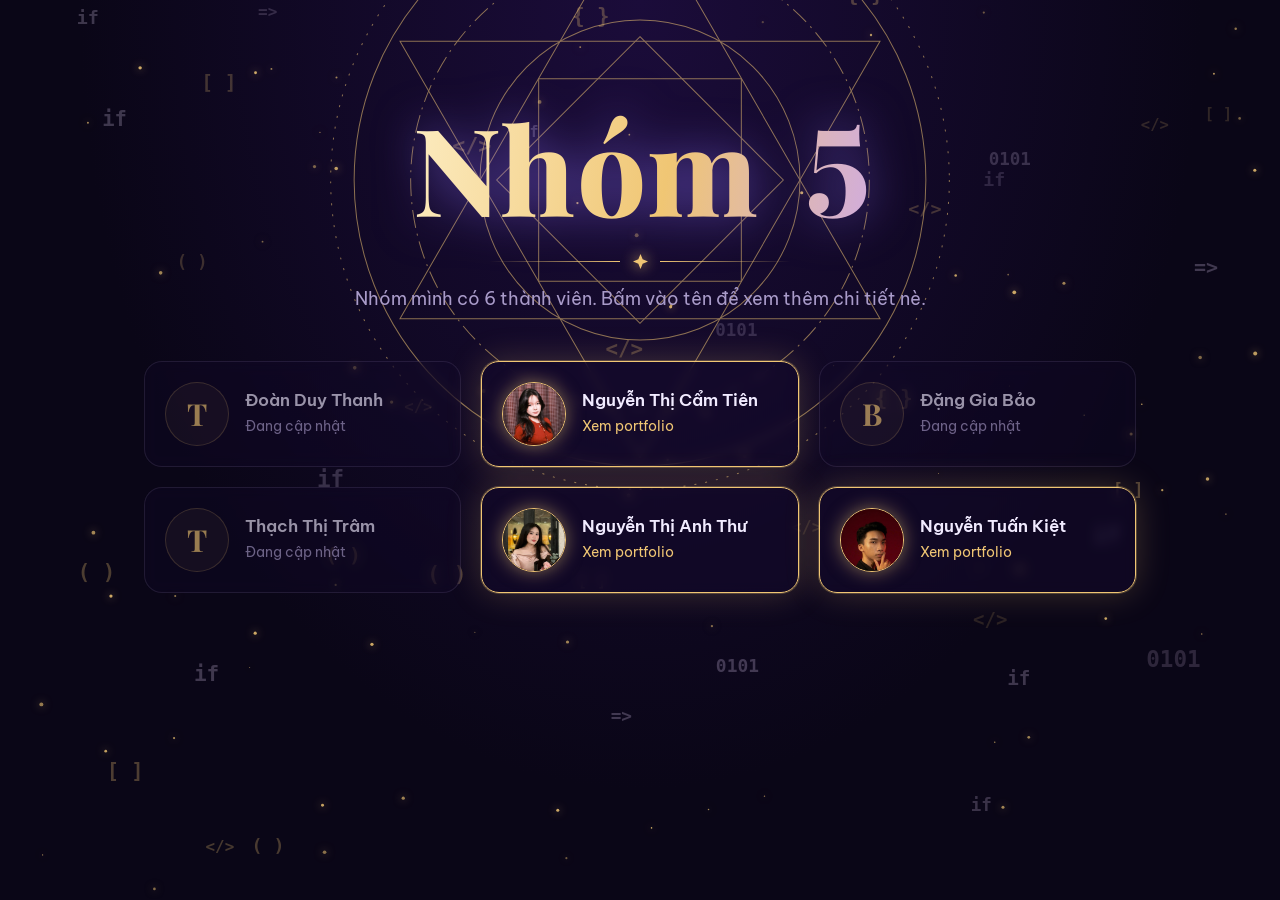
==== index.html @ f7b83620 "Them trang portfolio ca nhan va anh cua Nguyen Tuan Kiet" ====
<!DOCTYPE html>
<html lang="vi">
<head>
<meta charset="utf-8">
<meta name="viewport" content="width=device-width, initial-scale=1">
<title>Nhóm 5 – Portfolio</title>
<meta name="description" content="Nhóm 5: portfolio của sáu thành viên trong nhóm. Chọn một thành viên để xem.">
<link rel="preconnect" href="https://fonts.googleapis.com">
<link rel="preconnect" href="https://fonts.gstatic.com" crossorigin>
<link href="https://fonts.googleapis.com/css2?family=Be+Vietnam+Pro:wght@400;500;600&family=Playfair+Display:ital,wght@0,600;0,700;0,800;1,600;1,700&display=swap" rel="stylesheet">
<link rel="stylesheet" href="assets/team.css">
</head>
<body data-view="team">
<canvas id="magic" data-mode="team"></canvas>

<div id="view-team">
  <main class="tm">
    <div class="thero">
      <svg class="circle" viewBox="0 0 600 600" aria-hidden="true">
        <g><circle cx="300" cy="300" r="290" stroke-dasharray="2 9"/><circle cx="300" cy="300" r="268"/>
           <polygon points="300,40 525,430 75,430"/><polygon points="300,560 75,170 525,170"/></g>
        <g class="rev"><circle cx="300" cy="300" r="215" stroke-dasharray="18 6 2 6"/><circle cx="300" cy="300" r="150"/>
           <rect x="205" y="205" width="190" height="190"/><rect x="205" y="205" width="190" height="190" transform="rotate(45 300 300)"/></g>
      </svg>
      <h1><i>Nhóm</i> 5</h1>
      <div class="orn" aria-hidden="true"><svg viewBox="0 0 14 14"><path d="M7 0l2 5 5 2-5 2-2 5-2-5-5-2 5-2z"/></svg></div>
      <p>Nhóm mình có 6 thành viên. Bấm vào tên để xem thêm chi tiết nè.</p>
    </div>
    <ul class="grid" id="grid"></ul>
  </main>
</div>

<script src="assets/magic.js"></script>
<script>
/* ============================================================
   DANH SÁCH THÀNH VIÊN. Khi một bạn đã tải trang của mình lên,
   đổi  ready: false  thành  ready: true  ở dòng của bạn đó.
   - file:  tên file trong thư mục members (không cần ghi .html)
   - photo: đường dẫn ảnh, ví dụ "assets/thanh.jpg" (để "" thì hiện chữ cái đầu)
   ============================================================ */
var MEMBERS = [
  { name: "Đoàn Duy Thanh",      file: "thanh", ready: false, photo: "" },
  { name: "Nguyễn Thị Cẩm Tiên", file: "tien",  ready: true,  photo: "assets/tien.jpg" },
  { name: "Đặng Gia Bảo",        file: "bao",   ready: false, photo: "" },
  { name: "Thạch Thị Trâm",      file: "tram",  ready: false, photo: "" },
  { name: "Nguyễn Thị Anh Thư",  file: "thu",   ready: true,  photo: "assets/thu.jpg" },
  { name: "Nguyễn Tuấn Kiệt",    file: "kiet",  ready: true, photo: "assets/kiet.jpg" }
];

(function () {
  var grid = document.getElementById("grid");
  var reduce = matchMedia("(prefers-reduced-motion: reduce)").matches;

  MEMBERS.forEach(function (m) {
    var li = document.createElement("li");
    var initial = m.name.trim().split(/\s+/).pop().charAt(0).toUpperCase();
    var av = m.photo ? '<img src="' + m.photo + '" alt="Ảnh ' + m.name + '">' : initial;
    var inner = '<span class="av">' + av + '</span><span><b>' + m.name + '</b><small>' + (m.ready ? "Xem portfolio" : "Đang cập nhật") + "</small></span>";
    li.innerHTML = m.ready
      ? '<a class="card on" href="members/' + m.file + '.html" data-magic>' + inner + "</a>"
      : '<div class="card off">' + inner + "</div>";
    grid.appendChild(li);
  });

  /* Bấm vào thẻ: vòng sáng lan ra rồi mới chuyển trang */
  grid.addEventListener("click", function (e) {
    var a = e.target.closest("a[data-magic]");
    if (!a || reduce || e.metaKey || e.ctrlKey || e.shiftKey) return;
    e.preventDefault();
    var r = a.getBoundingClientRect(), p = document.createElement("div");
    p.className = "portal";
    p.style.setProperty("--x", (r.left + r.width / 2) + "px");
    p.style.setProperty("--y", (r.top + r.height / 2) + "px");
    document.body.appendChild(p);
    requestAnimationFrame(function () { requestAnimationFrame(function () { p.classList.add("go"); }); });
    setTimeout(function () { location.href = a.href; }, 720);
  });
  addEventListener("pageshow", function () { document.querySelectorAll(".portal").forEach(function (p) { p.remove(); }); });
})();
</script>
</body>
</html>
---- assets/team.css ----
/* Giao diện trang chủ Nhóm 5 (index.html) */

:root {
  --display: "Playfair Display", "Be Vietnam Pro", Georgia, serif;
  --body: "Be Vietnam Pro", system-ui, -apple-system, "Segoe UI", sans-serif;
  --mono: ui-monospace, "SF Mono", Menlo, Consolas, monospace;
}
* { box-sizing: border-box; }
[hidden] { display: none !important; }
html { scroll-behavior: smooth; }
body { margin: 0; font: 400 1.0625rem/1.75 var(--body); -webkit-font-smoothing: antialiased; overflow-x: hidden; }
a { color: inherit; }
#magic { position: fixed; inset: 0; z-index: 0; pointer-events: none; }
#view-team, #view-tien { position: relative; z-index: 1; min-height: 100vh; }

/* ============ TRANG CHÍNH: NHÓM SÁU NGƯỜI ============ */
body[data-view="team"] { background: radial-gradient(ellipse at 50% 0%, #1b0c3a 0%, #0a0617 62%) fixed; }
#view-team { --muted: #a99bc9; --gold: #f0c674; --ink: #f1ebff; color: var(--ink); line-height: 1.6; font-size: 1rem; }
#view-team :focus-visible { outline: 3px solid var(--gold); outline-offset: 4px; border-radius: 12px; }
.tm { max-width: 1040px; margin: 0 auto; padding: 0 1.5rem 4rem; }
.thero { position: relative; text-align: center; padding: 5.5rem 0 3rem; min-height: 21rem; display: grid; place-content: center; }
.circle { position: absolute; left: 50%; top: 50%; width: min(96vw, 640px); aspect-ratio: 1; translate: -50% -50%; opacity: .55; pointer-events: none; }
.circle g { transform-origin: 300px 300px; animation: spin 90s linear infinite; }
.circle g.rev { animation-duration: 140s; animation-direction: reverse; }
.circle * { fill: none; stroke: var(--gold); stroke-width: 1; vector-effect: non-scaling-stroke; }
@keyframes spin { to { transform: rotate(360deg); } }
.thero h1 { position: relative; margin: 0 0 .1rem; padding: .12em .06em .14em; font: 800 clamp(3.6rem, 13vw, 7.6rem)/1.05 var(--display); font-variant-numeric: lining-nums; font-feature-settings: "lnum" 1; letter-spacing: .01em;
  background: linear-gradient(100deg, #fff4d1 0%, #f0c674 28%, #c7a4ff 52%, #f0c674 76%, #fff4d1 100%); background-size: 200% 100%;
  -webkit-background-clip: text; background-clip: text; color: transparent; animation: shimmer 9s linear infinite; filter: drop-shadow(0 0 24px rgba(139,108,246,.6)); }
.thero h1 i { font-style: normal; font-weight: 800; padding: 0 .04em; margin-right: .1em; }
@keyframes shimmer { to { background-position: 200% 0; } }
.orn { position: relative; display: flex; align-items: center; justify-content: center; gap: .8rem; margin: .3rem 0 1rem; }
.orn::before, .orn::after { content: ""; width: min(22vw, 130px); height: 1px; background: linear-gradient(90deg, transparent, #f0c674); }
.orn::after { transform: scaleX(-1); }
.orn svg { width: 15px; height: 15px; fill: #f0c674; filter: drop-shadow(0 0 7px #f0c674); }
.thero p { position: relative; margin: 0; color: var(--muted); font-size: 1.1rem; }
.grid { display: grid; grid-template-columns: repeat(3, 1fr); gap: 1.25rem; list-style: none; margin: 0; padding: 0; }
.card { display: flex; align-items: center; gap: 1rem; padding: 1.25rem; height: 100%; width: 100%; font: inherit; text-align: left; color: inherit; border: 1px solid rgba(169,155,201,.22); border-radius: 18px; text-decoration: none; background: rgba(20,10,44,.55); backdrop-filter: blur(6px); transition: transform .25s, border-color .25s, box-shadow .25s; }
.av { flex: none; width: 64px; height: 64px; border-radius: 50%; display: grid; place-items: center; font: 700 1.9rem/1 var(--display); color: var(--gold); border: 1px solid rgba(240,198,116,.28); background: rgba(240,198,116,.07); overflow: hidden; }
.av img { width: 100%; height: 100%; object-fit: cover; object-position: 50% 18%; }
.card b { display: block; font: 600 1.08rem/1.35 var(--body); }
.card small { color: var(--muted); font-size: .88rem; }
.card.on { border-color: var(--gold); box-shadow: 0 0 0 1px rgba(240,198,116,.25), 0 0 34px rgba(240,198,116,.22); cursor: pointer; }
.card.on .av { border-color: var(--gold); box-shadow: 0 0 18px rgba(240,198,116,.5); }
.card.on small { color: var(--gold); }
.card.on:hover { transform: translateY(-6px); box-shadow: 0 0 0 1px var(--gold), 0 14px 44px rgba(240,198,116,.35); }
.card.off { opacity: .62; }
.portal { position: fixed; inset: 0; z-index: 20; background: #1d0a10; clip-path: circle(0 at var(--x) var(--y)); transition: clip-path .7s cubic-bezier(.6,0,.2,1), opacity .6s; pointer-events: none; }
.portal.go { clip-path: circle(150vmax at var(--x) var(--y)); }
.portal.out { opacity: 0; }

@media (max-width: 860px) { .grid { grid-template-columns: repeat(2, 1fr); } }
@media (max-width: 800px) {
  .hero .wrap, .cols, .projects { grid-template-columns: 1fr; gap: 2rem; }
  .hero { padding-bottom: 3rem; } .portrait { order: -1; width: min(78%, 300px); } .reach { grid-template-columns: 1fr; }
}
@media (max-width: 540px) { .grid { grid-template-columns: 1fr; } .thero { padding-top: 3.5rem; } }
@media (prefers-reduced-motion: reduce) {
  html { scroll-behavior: auto; } .circle g, .orb { animation: none; }
  .hero h1, .role, .lead, .btns { animation: none; } .portal, .card, .rc { transition: none; } .thero h1 { animation: none; } .lens { display: none !important; }
}
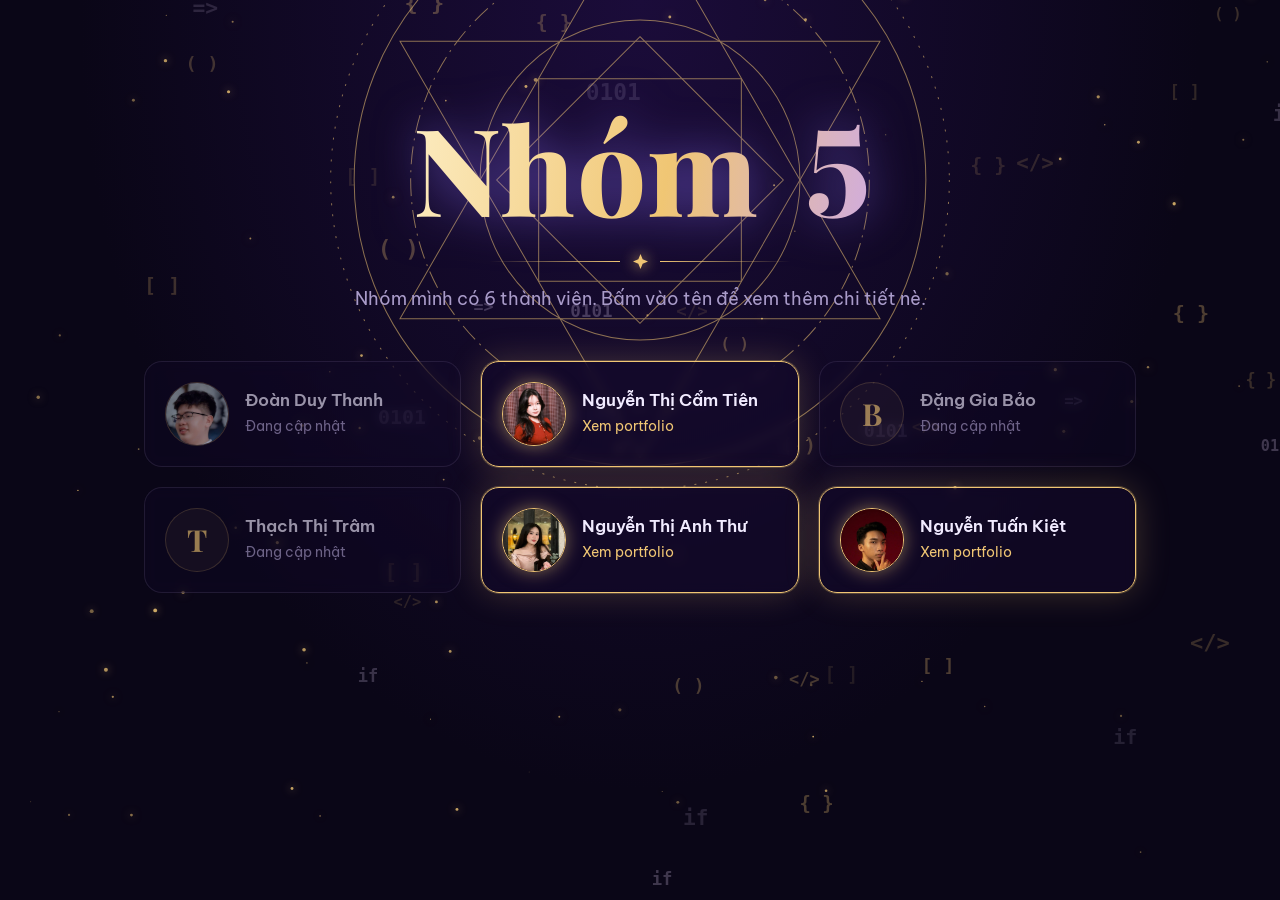
==== commit 30df6f20: "Add photo path for Đoàn Duy Thanh in MEMBERS" ====
--- a/index.html
+++ b/index.html
@@ -39,7 +39,7 @@
    - photo: đường dẫn ảnh, ví dụ "assets/thanh.jpg" (để "" thì hiện chữ cái đầu)
    ============================================================ */
 var MEMBERS = [
-  { name: "Đoàn Duy Thanh",      file: "thanh", ready: false, photo: "" },
+  { name: "Đoàn Duy Thanh",      file: "thanh", ready: false, photo: "assets/thanh.jpg" },
   { name: "Nguyễn Thị Cẩm Tiên", file: "tien",  ready: true,  photo: "assets/tien.jpg" },
   { name: "Đặng Gia Bảo",        file: "bao",   ready: false, photo: "" },
   { name: "Thạch Thị Trâm",      file: "tram",  ready: false, photo: "" },
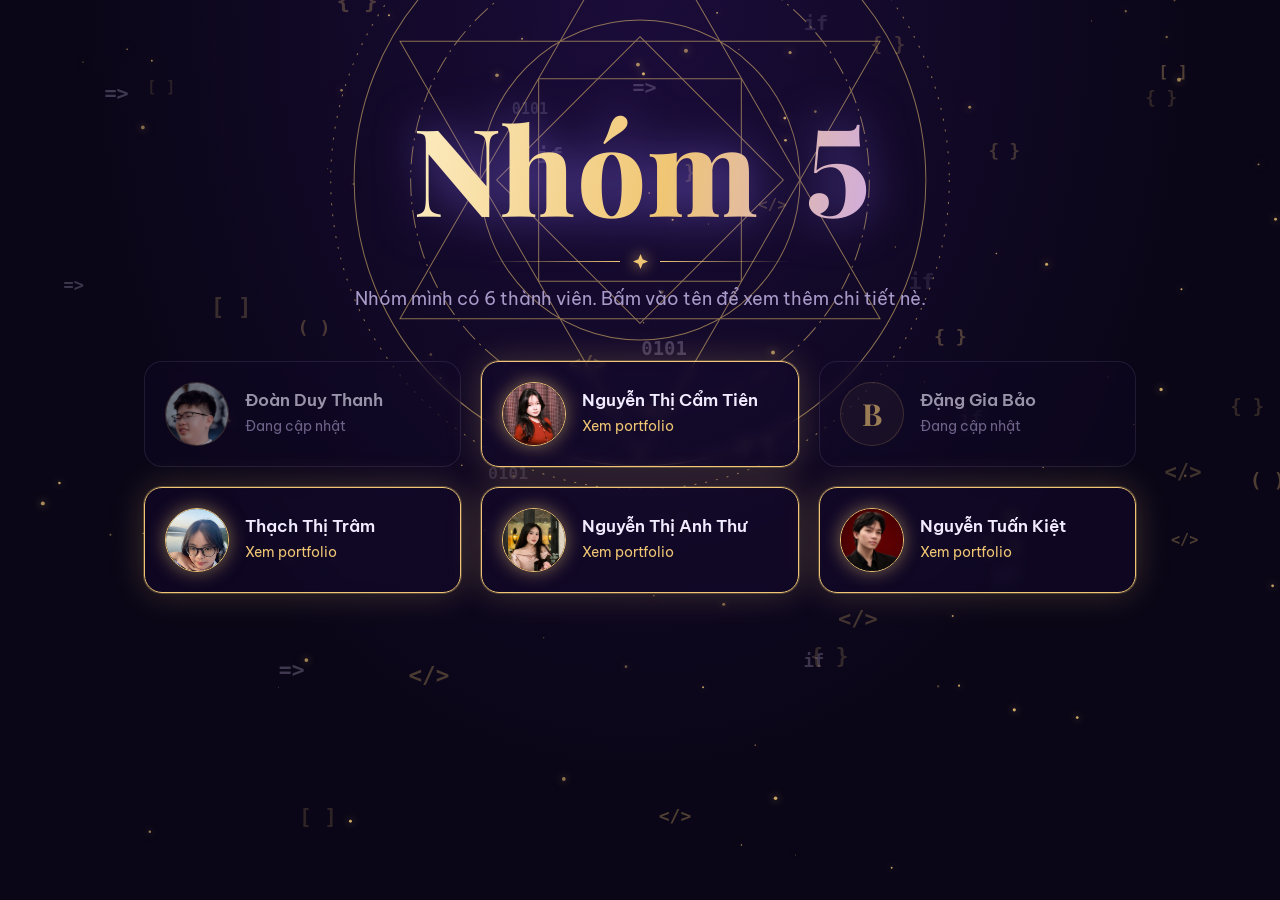
==== commit aa6bd634: "Add files via upload" ====
--- a/index.html
+++ b/index.html
@@ -42,7 +42,7 @@
   { name: "Đoàn Duy Thanh",      file: "thanh", ready: false, photo: "assets/thanh.jpg" },
   { name: "Nguyễn Thị Cẩm Tiên", file: "tien",  ready: true,  photo: "assets/tien.jpg" },
   { name: "Đặng Gia Bảo",        file: "bao",   ready: false, photo: "" },
-  { name: "Thạch Thị Trâm",      file: "tram",  ready: false, photo: "" },
+  { name: "Thạch Thị Trâm", file: "tram/tram", ready: true, photo: "assets/tram.jpg" },
   { name: "Nguyễn Thị Anh Thư",  file: "thu",   ready: true,  photo: "assets/thu.jpg" },
   { name: "Nguyễn Tuấn Kiệt",    file: "kiet",  ready: true, photo: "assets/kiet.jpg" }
 ];
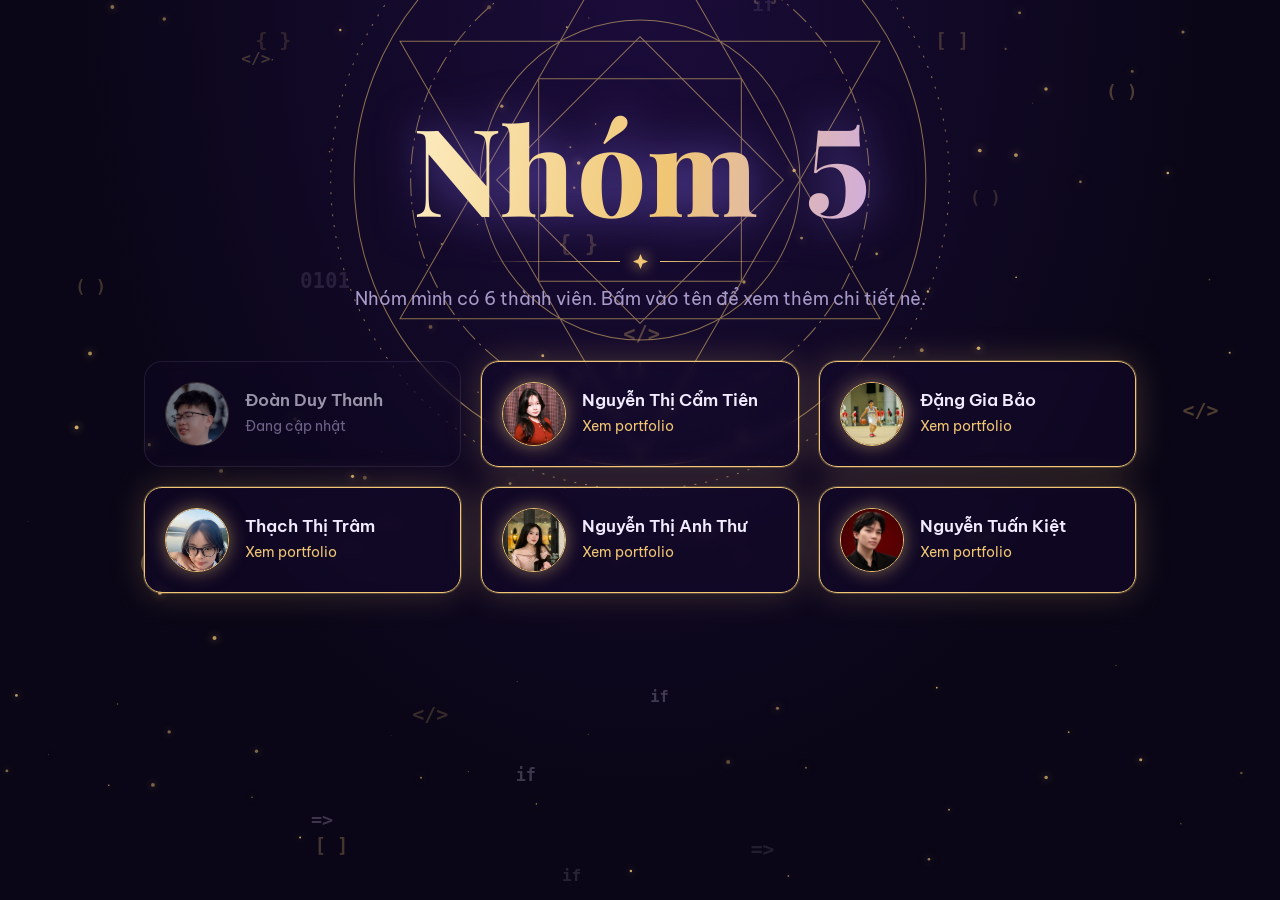
==== commit 6f3816a7: "Update index.html" ====
--- a/index.html
+++ b/index.html
@@ -41,7 +41,7 @@
 var MEMBERS = [
   { name: "Đoàn Duy Thanh",      file: "thanh", ready: false, photo: "assets/thanh.jpg" },
   { name: "Nguyễn Thị Cẩm Tiên", file: "tien",  ready: true,  photo: "assets/tien.jpg" },
-  { name: "Đặng Gia Bảo",        file: "bao",   ready: false, photo: "" },
+  { name: "Đặng Gia Bảo", file: "bao", ready: true, photo: "assets/bao.jpg" },
   { name: "Thạch Thị Trâm", file: "tram/tram", ready: true, photo: "assets/tram.jpg" },
   { name: "Nguyễn Thị Anh Thư",  file: "thu",   ready: true,  photo: "assets/thu.jpg" },
   { name: "Nguyễn Tuấn Kiệt",    file: "kiet",  ready: true, photo: "assets/kiet.jpg" }
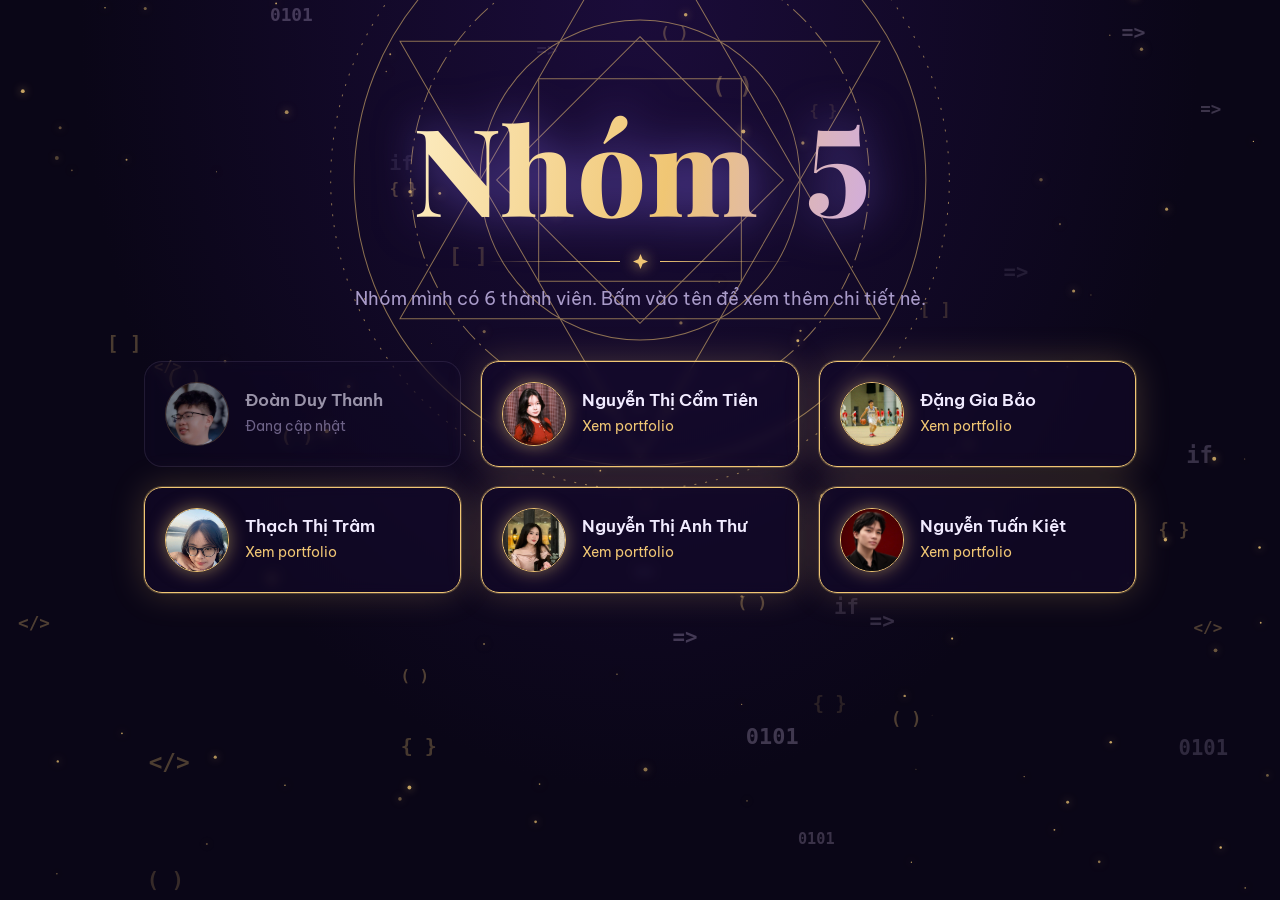
==== commit dfe25054: "Update index.html" ====
--- a/index.html
+++ b/index.html
@@ -41,7 +41,7 @@
 var MEMBERS = [
   { name: "Đoàn Duy Thanh",      file: "thanh", ready: false, photo: "assets/thanh.jpg" },
   { name: "Nguyễn Thị Cẩm Tiên", file: "tien",  ready: true,  photo: "assets/tien.jpg" },
-  { name: "Đặng Gia Bảo", file: "bao", ready: true, photo: "assets/bao.jpg" },
+  { name: "Đặng Gia Bảo", file: "bao/bao", ready: true, photo: "assets/bao.jpg" },
   { name: "Thạch Thị Trâm", file: "tram/tram", ready: true, photo: "assets/tram.jpg" },
   { name: "Nguyễn Thị Anh Thư",  file: "thu",   ready: true,  photo: "assets/thu.jpg" },
   { name: "Nguyễn Tuấn Kiệt",    file: "kiet",  ready: true, photo: "assets/kiet.jpg" }
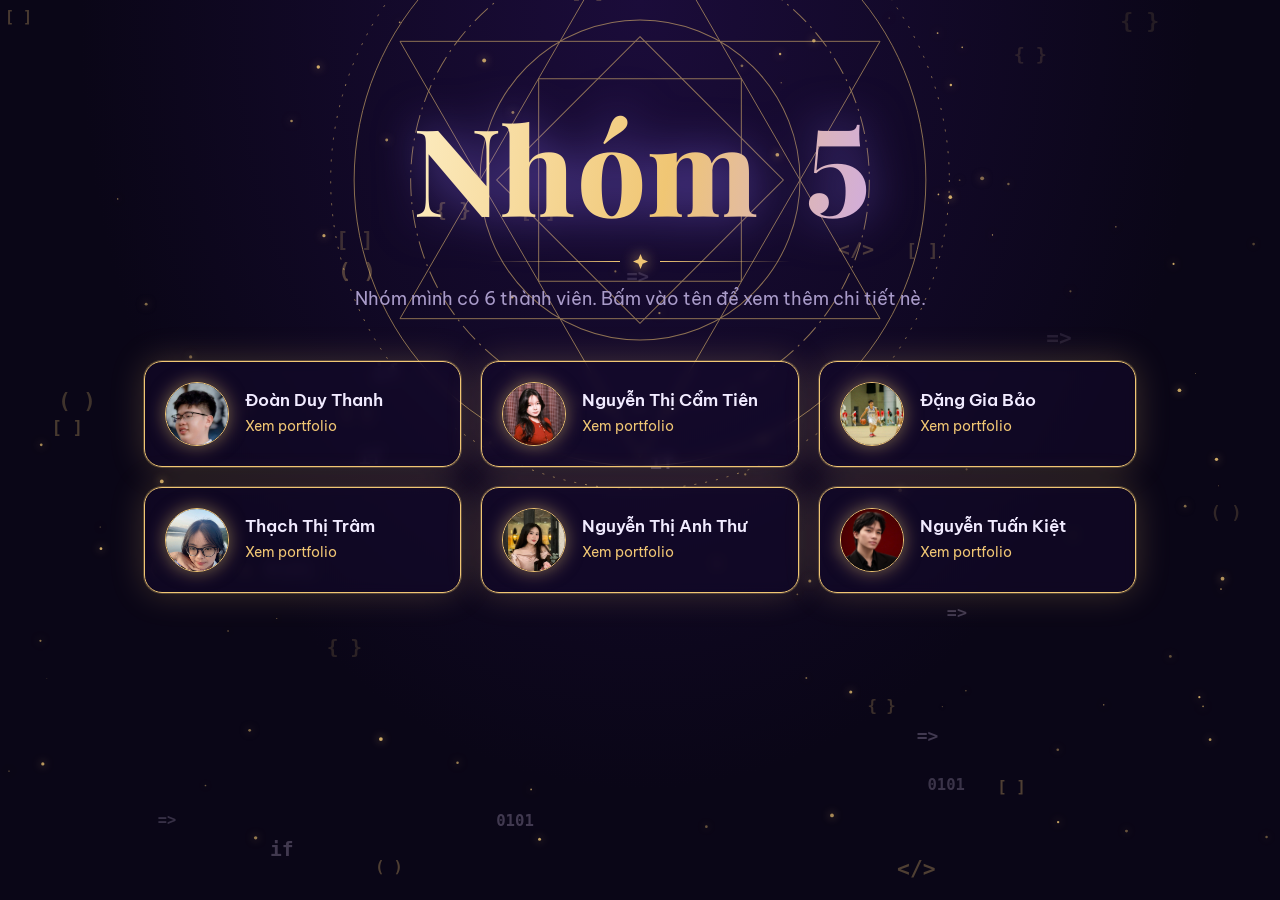
==== commit 4a60d2a9: "Update readiness status for Đoàn Duy Thanh" ====
--- a/index.html
+++ b/index.html
@@ -39,7 +39,7 @@
    - photo: đường dẫn ảnh, ví dụ "assets/thanh.jpg" (để "" thì hiện chữ cái đầu)
    ============================================================ */
 var MEMBERS = [
-  { name: "Đoàn Duy Thanh",      file: "thanh", ready: false, photo: "assets/thanh.jpg" },
+  { name: "Đoàn Duy Thanh",      file: "thanh", ready: true, photo: "assets/thanh.jpg" },
   { name: "Nguyễn Thị Cẩm Tiên", file: "tien",  ready: true,  photo: "assets/tien.jpg" },
   { name: "Đặng Gia Bảo", file: "bao/bao", ready: true, photo: "assets/bao.jpg" },
   { name: "Thạch Thị Trâm", file: "tram/tram", ready: true, photo: "assets/tram.jpg" },
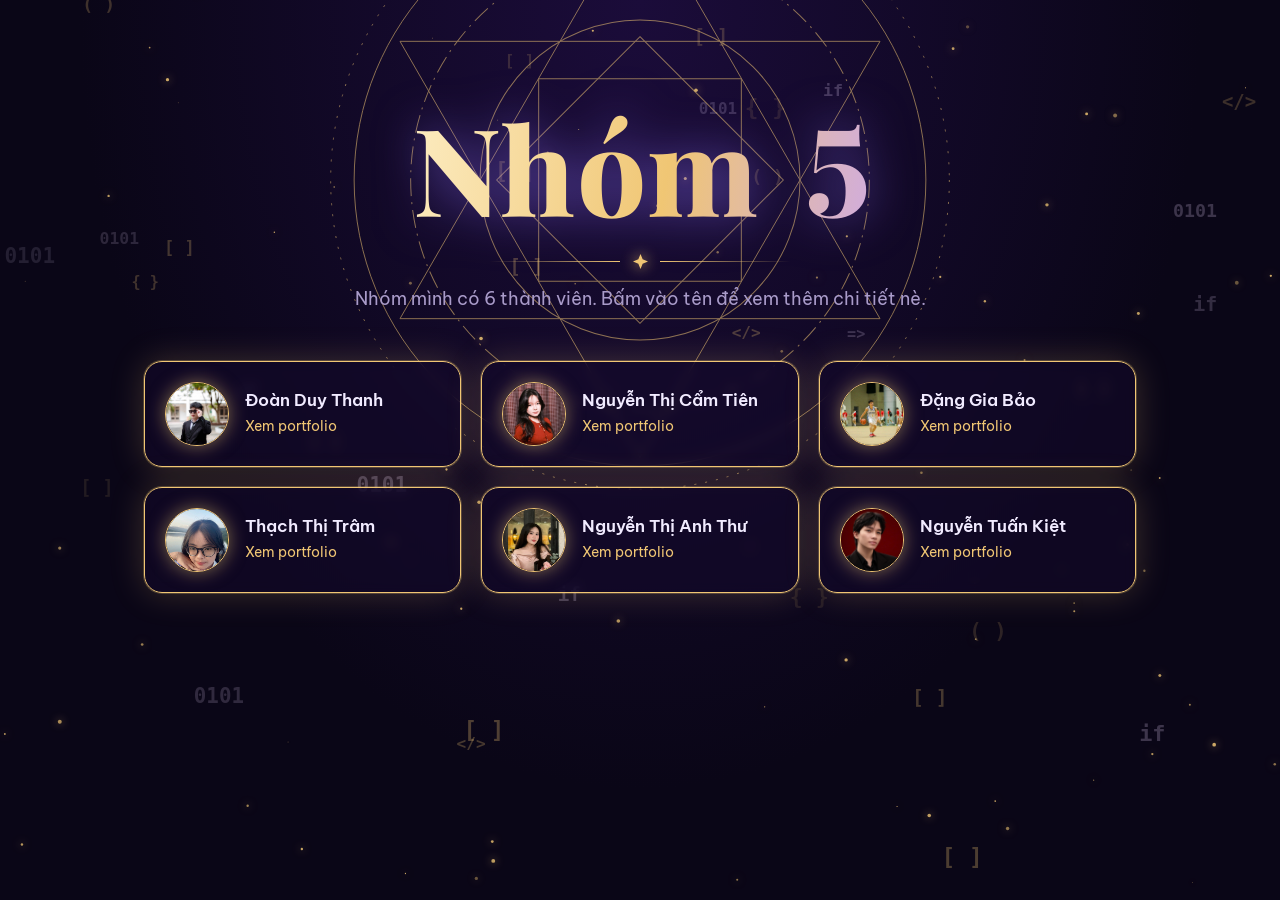
==== commit 6afe2126: "Hoàn thiện portfolio" ====
--- a/index.html
+++ b/index.html
@@ -44,7 +44,7 @@
   { name: "Đặng Gia Bảo", file: "bao/bao", ready: true, photo: "assets/bao.jpg" },
   { name: "Thạch Thị Trâm", file: "tram/tram", ready: true, photo: "assets/tram.jpg" },
   { name: "Nguyễn Thị Anh Thư",  file: "thu",   ready: true,  photo: "assets/thu.jpg" },
-  { name: "Nguyễn Tuấn Kiệt",    file: "kiet",  ready: true, photo: "assets/kiet.jpg" }
+  { name: "Nguyễn Tuấn Kiệt",    file: "kiet/kiet",  ready: true, photo: "assets/kiet.jpg" }
 ];
 
 (function () {
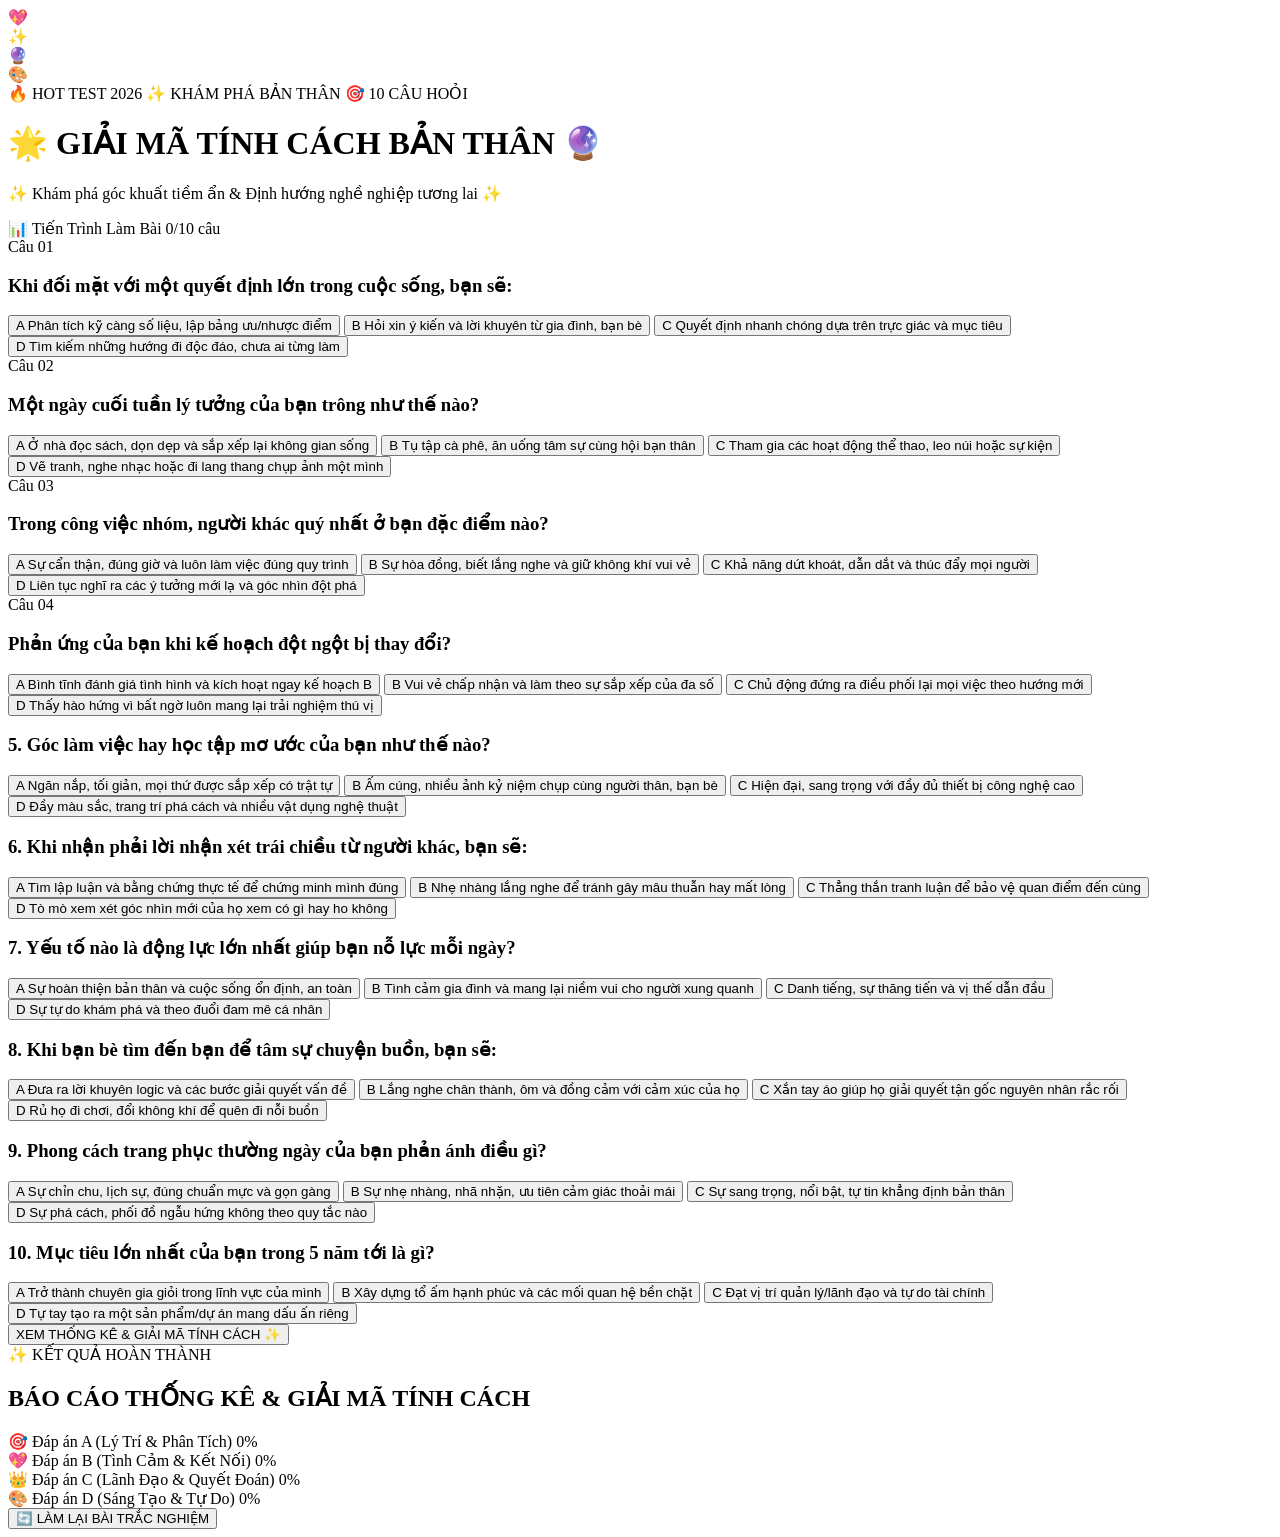
==== commit 714c4818: "Giaimatinhcach, Anh Thư nộp bài" ====
--- a/index.html
+++ b/index.html
@@ -1,82 +1,360 @@
-<!DOCTYPE html>
-<html lang="vi">
-<head>
-<meta charset="utf-8">
-<meta name="viewport" content="width=device-width, initial-scale=1">
-<title>Nhóm 5 – Portfolio</title>
-<meta name="description" content="Nhóm 5: portfolio của sáu thành viên trong nhóm. Chọn một thành viên để xem.">
-<link rel="preconnect" href="https://fonts.googleapis.com">
-<link rel="preconnect" href="https://fonts.gstatic.com" crossorigin>
-<link href="https://fonts.googleapis.com/css2?family=Be+Vietnam+Pro:wght@400;500;600&family=Playfair+Display:ital,wght@0,600;0,700;0,800;1,600;1,700&display=swap" rel="stylesheet">
-<link rel="stylesheet" href="assets/team.css">
-</head>
-<body data-view="team">
-<canvas id="magic" data-mode="team"></canvas>
-
-<div id="view-team">
-  <main class="tm">
-    <div class="thero">
-      <svg class="circle" viewBox="0 0 600 600" aria-hidden="true">
-        <g><circle cx="300" cy="300" r="290" stroke-dasharray="2 9"/><circle cx="300" cy="300" r="268"/>
-           <polygon points="300,40 525,430 75,430"/><polygon points="300,560 75,170 525,170"/></g>
-        <g class="rev"><circle cx="300" cy="300" r="215" stroke-dasharray="18 6 2 6"/><circle cx="300" cy="300" r="150"/>
-           <rect x="205" y="205" width="190" height="190"/><rect x="205" y="205" width="190" height="190" transform="rotate(45 300 300)"/></g>
-      </svg>
-      <h1><i>Nhóm</i> 5</h1>
-      <div class="orn" aria-hidden="true"><svg viewBox="0 0 14 14"><path d="M7 0l2 5 5 2-5 2-2 5-2-5-5-2 5-2z"/></svg></div>
-      <p>Nhóm mình có 6 thành viên. Bấm vào tên để xem thêm chi tiết nè.</p>
-    </div>
-    <ul class="grid" id="grid"></ul>
-  </main>
-</div>
-
-<script src="assets/magic.js"></script>
-<script>
-/* ============================================================
-   DANH SÁCH THÀNH VIÊN. Khi một bạn đã tải trang của mình lên,
-   đổi  ready: false  thành  ready: true  ở dòng của bạn đó.
-   - file:  tên file trong thư mục members (không cần ghi .html)
-   - photo: đường dẫn ảnh, ví dụ "assets/thanh.jpg" (để "" thì hiện chữ cái đầu)
-   ============================================================ */
-var MEMBERS = [
-  { name: "Đoàn Duy Thanh",      file: "thanh", ready: true, photo: "assets/thanh.jpg" },
-  { name: "Nguyễn Thị Cẩm Tiên", file: "tien",  ready: true,  photo: "assets/tien.jpg" },
-  { name: "Đặng Gia Bảo", file: "bao/bao", ready: true, photo: "assets/bao.jpg" },
-  { name: "Thạch Thị Trâm", file: "tram/tram", ready: true, photo: "assets/tram.jpg" },
-  { name: "Nguyễn Thị Anh Thư",  file: "thu",   ready: true,  photo: "assets/thu.jpg" },
-  { name: "Nguyễn Tuấn Kiệt",    file: "kiet/kiet",  ready: true, photo: "assets/kiet.jpg" }
-];
-
-(function () {
-  var grid = document.getElementById("grid");
-  var reduce = matchMedia("(prefers-reduced-motion: reduce)").matches;
-
-  MEMBERS.forEach(function (m) {
-    var li = document.createElement("li");
-    var initial = m.name.trim().split(/\s+/).pop().charAt(0).toUpperCase();
-    var av = m.photo ? '<img src="' + m.photo + '" alt="Ảnh ' + m.name + '">' : initial;
-    var inner = '<span class="av">' + av + '</span><span><b>' + m.name + '</b><small>' + (m.ready ? "Xem portfolio" : "Đang cập nhật") + "</small></span>";
-    li.innerHTML = m.ready
-      ? '<a class="card on" href="members/' + m.file + '.html" data-magic>' + inner + "</a>"
-      : '<div class="card off">' + inner + "</div>";
-    grid.appendChild(li);
-  });
-
-  /* Bấm vào thẻ: vòng sáng lan ra rồi mới chuyển trang */
-  grid.addEventListener("click", function (e) {
-    var a = e.target.closest("a[data-magic]");
-    if (!a || reduce || e.metaKey || e.ctrlKey || e.shiftKey) return;
-    e.preventDefault();
-    var r = a.getBoundingClientRect(), p = document.createElement("div");
-    p.className = "portal";
-    p.style.setProperty("--x", (r.left + r.width / 2) + "px");
-    p.style.setProperty("--y", (r.top + r.height / 2) + "px");
-    document.body.appendChild(p);
-    requestAnimationFrame(function () { requestAnimationFrame(function () { p.classList.add("go"); }); });
-    setTimeout(function () { location.href = a.href; }, 720);
-  });
-  addEventListener("pageshow", function () { document.querySelectorAll(".portal").forEach(function (p) { p.remove(); }); });
-})();
-</script>
-</body>
-</html>
+<!DOCTYPE html>
+<html lang="vi">
+<head>
+    <meta charset="UTF-8">
+    <meta name="viewport" content="width=device-width, initial-scale=1.0">
+    <title>Thu Thập Lựa Chọn & Giải Mã Tính Cách</title>
+    <link rel="stylesheet" href="css/style.css">
+    <!-- Google Fonts cho giao diện mềm mại -->
+    <link href="https://fonts.googleapis.com/css2?family=Nunito:wght@400;600;700;800&display=swap" rel="stylesheet">
+</head>
+<body>
+
+    <!-- Header dính ở đầu trang -->
+    <!-- HEADER DECOR NÂNG CẤP VỚI STICKER VÀ KHUNG GLASSMORPHISM -->
+    <header class="main-header">
+        <!-- Nhãn dán Sticker bóng khí bay lơ lửng xung quanh header -->
+        <div class="floating-sticker sticker-1">💖</div>
+        <div class="floating-sticker sticker-2">✨</div>
+        <div class="floating-sticker sticker-3">🔮</div>
+        <div class="floating-sticker sticker-4">🎨</div>
+
+        <div class="header-glass-card">
+            <!-- Hàng Tag Nhãn Dán Trí Tuệ / Hot -->
+            <div class="badge-row">
+                <span class="sticker-badge hot-tag">🔥 HOT TEST 2026</span>
+                <span class="sticker-badge free-tag">✨ KHÁM PHÁ BẢN THÂN</span>
+                <span class="sticker-badge quiz-tag">🎯 10 CÂU HOỎI</span>
+            </div>
+
+            <!-- Tiêu đề chính gắn Icon nổi bật 3D -->
+            <h1 class="main-title">
+                <span class="title-sparkle">🌟</span>
+                GIẢI MÃ TÍNH CÁCH BẢN THÂN
+                <span class="title-sparkle">🔮</span>
+            </h1>
+
+            <!-- Tiêu đề phụ decor icon nét đứt pastel -->
+            <p class="subtitle-decorated">
+                <span>✨</span> Khám phá góc khuất tiềm ẩn & Định hướng nghề nghiệp tương lai <span>✨</span>
+            </p>
+
+            <!-- Thanh tiến trình thiết kế mới -->
+            <div class="progress-box-custom">
+                <div class="progress-labels">
+                    <span class="label-title">📊 Tiến Trình Làm Bài</span>
+                    <span id="progress-text" class="label-count">0/10 câu</span>
+                </div>
+                <div class="progress-bar-track">
+                    <div class="progress-fill-animated" id="progress-fill"></div>
+                </div>
+            </div>
+        </div>
+    </header>
+
+    <main class="quiz-container">
+        
+        <!-- CÂU HOỎI 1 -->
+        <section class="question-card" id="q-card-1">
+            <div class="q-header">
+                <span class="q-badge">Câu 01</span>
+                <h3 class="q-title">Khi đối mặt với một quyết định lớn trong cuộc sống, bạn sẽ:</h3>
+            </div>
+            <div class="options-grid">
+                <button class="option-btn" data-question="1" data-option="A">
+                    <span class="opt-key">A</span>
+                    <span class="opt-text">Phân tích kỹ càng số liệu, lập bảng ưu/nhược điểm</span>
+                </button>
+                <button class="option-btn" data-question="1" data-option="B">
+                    <span class="opt-key">B</span>
+                    <span class="opt-text">Hỏi xin ý kiến và lời khuyên từ gia đình, bạn bè</span>
+                </button>
+                <button class="option-btn" data-question="1" data-option="C">
+                    <span class="opt-key">C</span>
+                    <span class="opt-text">Quyết định nhanh chóng dựa trên trực giác và mục tiêu</span>
+                </button>
+                <button class="option-btn" data-question="1" data-option="D">
+                    <span class="opt-key">D</span>
+                    <span class="opt-text">Tìm kiếm những hướng đi độc đáo, chưa ai từng làm</span>
+                </button>
+            </div>
+        </section>
+
+        <!-- CÂU HOỎI 2 -->
+        <section class="question-card" id="q-card-2">
+            <div class="q-header">
+                <span class="q-badge">Câu 02</span>
+                <h3 class="q-title">Một ngày cuối tuần lý tưởng của bạn trông như thế nào?</h3>
+            </div>
+            <div class="options-grid">
+                <button class="option-btn" data-question="2" data-option="A">
+                    <span class="opt-key">A</span>
+                    <span class="opt-text">Ở nhà đọc sách, dọn dẹp và sắp xếp lại không gian sống</span>
+                </button>
+                <button class="option-btn" data-question="2" data-option="B">
+                    <span class="opt-key">B</span>
+                    <span class="opt-text">Tụ tập cà phê, ăn uống tâm sự cùng hội bạn thân</span>
+                </button>
+                <button class="option-btn" data-question="2" data-option="C">
+                    <span class="opt-key">C</span>
+                    <span class="opt-text">Tham gia các hoạt động thể thao, leo núi hoặc sự kiện</span>
+                </button>
+                <button class="option-btn" data-question="2" data-option="D">
+                    <span class="opt-key">D</span>
+                    <span class="opt-text">Vẽ tranh, nghe nhạc hoặc đi lang thang chụp ảnh một mình</span>
+                </button>
+            </div>
+        </section>
+
+        <!-- CÂU HOỎI 3 -->
+        <section class="question-card" id="q-card-3">
+            <div class="q-header">
+                <span class="q-badge">Câu 03</span>
+                <h3 class="q-title">Trong công việc nhóm, người khác quý nhất ở bạn đặc điểm nào?</h3>
+            </div>
+            <div class="options-grid">
+                <button class="option-btn" data-question="3" data-option="A">
+                    <span class="opt-key">A</span>
+                    <span class="opt-text">Sự cẩn thận, đúng giờ và luôn làm việc đúng quy trình</span>
+                </button>
+                <button class="option-btn" data-question="3" data-option="B">
+                    <span class="opt-key">B</span>
+                    <span class="opt-text">Sự hòa đồng, biết lắng nghe và giữ không khí vui vẻ</span>
+                </button>
+                <button class="option-btn" data-question="3" data-option="C">
+                    <span class="opt-key">C</span>
+                    <span class="opt-text">Khả năng dứt khoát, dẫn dắt và thúc đẩy mọi người</span>
+                </button>
+                <button class="option-btn" data-question="3" data-option="D">
+                    <span class="opt-key">D</span>
+                    <span class="opt-text">Liên tục nghĩ ra các ý tưởng mới lạ và góc nhìn đột phá</span>
+                </button>
+            </div>
+        </section>
+
+        <!-- CÂU HOỎI 4 -->
+        <section class="question-card" id="q-card-4">
+            <div class="q-header">
+                <span class="q-badge">Câu 04</span>
+                <h3 class="q-title">Phản ứng của bạn khi kế hoạch đột ngột bị thay đổi?</h3>
+            </div>
+            <div class="options-grid">
+                <button class="option-btn" data-question="4" data-option="A">
+                    <span class="opt-key">A</span>
+                    <span class="opt-text">Bình tĩnh đánh giá tình hình và kích hoạt ngay kế hoạch B</span>
+                </button>
+                <button class="option-btn" data-question="4" data-option="B">
+                    <span class="opt-key">B</span>
+                    <span class="opt-text">Vui vẻ chấp nhận và làm theo sự sắp xếp của đa số</span>
+                </button>
+                <button class="option-btn" data-question="4" data-option="C">
+                    <span class="opt-key">C</span>
+                    <span class="opt-text">Chủ động đứng ra điều phối lại mọi việc theo hướng mới</span>
+                </button>
+                <button class="option-btn" data-question="4" data-option="D">
+                    <span class="opt-key">D</span>
+                    <span class="opt-text">Thấy hào hứng vì bất ngờ luôn mang lại trải nghiệm thú vị</span>
+                </button>
+            </div>
+        </section>
+
+        <!-- CÂU HOỎI 5 -->
+        <section class="question-card" id="q-card-5">
+            <h3 class="q-title">5. Góc làm việc hay học tập mơ ước của bạn như thế nào?</h3>
+            <div class="options-grid">
+                <button class="option-btn" data-question="5" data-option="A">
+                    <span class="opt-key">A</span>
+                    <span class="opt-text">Ngăn nắp, tối giản, mọi thứ được sắp xếp có trật tự</span>
+                </button>
+                <button class="option-btn" data-question="5" data-option="B">
+                    <span class="opt-key">B</span>
+                    <span class="opt-text">Ấm cúng, nhiều ảnh kỷ niệm chụp cùng người thân, bạn bè</span>
+                </button>
+                <button class="option-btn" data-question="5" data-option="C">
+                    <span class="opt-key">C</span>
+                    <span class="opt-text">Hiện đại, sang trọng với đầy đủ thiết bị công nghệ cao</span>
+                </button>
+                <button class="option-btn" data-question="5" data-option="D">
+                    <span class="opt-key">D</span>
+                    <span class="opt-text">Đầy màu sắc, trang trí phá cách và nhiều vật dụng nghệ thuật</span>
+                </button>
+            </div>
+        </section>
+
+        <!-- CÂU HOỎI 6 -->
+        <section class="question-card" id="q-card-6">
+            <h3 class="q-title">6. Khi nhận phải lời nhận xét trái chiều từ người khác, bạn sẽ:</h3>
+            <div class="options-grid">
+                <button class="option-btn" data-question="6" data-option="A">
+                    <span class="opt-key">A</span>
+                    <span class="opt-text">Tìm lập luận và bằng chứng thực tế để chứng minh mình đúng</span>
+                </button>
+                <button class="option-btn" data-question="6" data-option="B">
+                    <span class="opt-key">B</span>
+                    <span class="opt-text">Nhẹ nhàng lắng nghe để tránh gây mâu thuẫn hay mất lòng</span>
+                </button>
+                <button class="option-btn" data-question="6" data-option="C">
+                    <span class="opt-key">C</span>
+                    <span class="opt-text">Thẳng thắn tranh luận để bảo vệ quan điểm đến cùng</span>
+                </button>
+                <button class="option-btn" data-question="6" data-option="D">
+                    <span class="opt-key">D</span>
+                    <span class="opt-text">Tò mò xem xét góc nhìn mới của họ xem có gì hay ho không</span>
+                </button>
+            </div>
+        </section>
+
+        <!-- CÂU HOỎI 7 -->
+        <section class="question-card" id="q-card-7">
+            <h3 class="q-title">7. Yếu tố nào là động lực lớn nhất giúp bạn nỗ lực mỗi ngày?</h3>
+            <div class="options-grid">
+                <button class="option-btn" data-question="7" data-option="A">
+                    <span class="opt-key">A</span>
+                    <span class="opt-text">Sự hoàn thiện bản thân và cuộc sống ổn định, an toàn</span>
+                </button>
+                <button class="option-btn" data-question="7" data-option="B">
+                    <span class="opt-key">B</span>
+                    <span class="opt-text">Tình cảm gia đình và mang lại niềm vui cho người xung quanh</span>
+                </button>
+                <button class="option-btn" data-question="7" data-option="C">
+                    <span class="opt-key">C</span>
+                    <span class="opt-text">Danh tiếng, sự thăng tiến và vị thế dẫn đầu</span>
+                </button>
+                <button class="option-btn" data-question="7" data-option="D">
+                    <span class="opt-key">D</span>
+                    <span class="opt-text">Sự tự do khám phá và theo đuổi đam mê cá nhân</span>
+                </button>
+            </div>
+        </section>
+
+        <!-- CÂU HOỎI 8 -->
+        <section class="question-card" id="q-card-8">
+            <h3 class="q-title">8. Khi bạn bè tìm đến bạn để tâm sự chuyện buồn, bạn sẽ:</h3>
+            <div class="options-grid">
+                <button class="option-btn" data-question="8" data-option="A">
+                    <span class="opt-key">A</span>
+                    <span class="opt-text">Đưa ra lời khuyên logic và các bước giải quyết vấn đề</span>
+                </button>
+                <button class="option-btn" data-question="8" data-option="B">
+                    <span class="opt-key">B</span>
+                    <span class="opt-text">Lắng nghe chân thành, ôm và đồng cảm với cảm xúc của họ</span>
+                </button>
+                <button class="option-btn" data-question="8" data-option="C">
+                    <span class="opt-key">C</span>
+                    <span class="opt-text">Xắn tay áo giúp họ giải quyết tận gốc nguyên nhân rắc rối</span>
+                </button>
+                <button class="option-btn" data-question="8" data-option="D">
+                    <span class="opt-key">D</span>
+                    <span class="opt-text">Rủ họ đi chơi, đổi không khí để quên đi nỗi buồn</span>
+                </button>
+            </div>
+        </section>
+
+        <!-- CÂU HOỎI 9 -->
+        <section class="question-card" id="q-card-9">
+            <h3 class="q-title">9. Phong cách trang phục thường ngày của bạn phản ánh điều gì?</h3>
+            <div class="options-grid">
+                <button class="option-btn" data-question="9" data-option="A">
+                    <span class="opt-key">A</span>
+                    <span class="opt-text">Sự chỉn chu, lịch sự, đúng chuẩn mực và gọn gàng</span>
+                </button>
+                <button class="option-btn" data-question="9" data-option="B">
+                    <span class="opt-key">B</span>
+                    <span class="opt-text">Sự nhẹ nhàng, nhã nhặn, ưu tiên cảm giác thoải mái</span>
+                </button>
+                <button class="option-btn" data-question="9" data-option="C">
+                    <span class="opt-key">C</span>
+                    <span class="opt-text">Sự sang trọng, nổi bật, tự tin khẳng định bản thân</span>
+                </button>
+                <button class="option-btn" data-question="9" data-option="D">
+                    <span class="opt-key">D</span>
+                    <span class="opt-text">Sự phá cách, phối đồ ngẫu hứng không theo quy tắc nào</span>
+                </button>
+            </div>
+        </section>
+
+        <!-- CÂU HOỎI 10 -->
+        <section class="question-card" id="q-card-10">
+            <h3 class="q-title">10. Mục tiêu lớn nhất của bạn trong 5 năm tới là gì?</h3>
+            <div class="options-grid">
+                <button class="option-btn" data-question="10" data-option="A">
+                    <span class="opt-key">A</span>
+                    <span class="opt-text">Trở thành chuyên gia giỏi trong lĩnh vực của mình</span>
+                </button>
+                <button class="option-btn" data-question="10" data-option="B">
+                    <span class="opt-key">B</span>
+                    <span class="opt-text">Xây dựng tổ ấm hạnh phúc và các mối quan hệ bền chặt</span>
+                </button>
+                <button class="option-btn" data-question="10" data-option="C">
+                    <span class="opt-key">C</span>
+                    <span class="opt-text">Đạt vị trí quản lý/lãnh đạo và tự do tài chính</span>
+                </button>
+                <button class="option-btn" data-question="10" data-option="D">
+                    <span class="opt-key">D</span>
+                    <span class="opt-text">Tự tay tạo ra một sản phẩm/dự án mang dấu ấn riêng</span>
+                </button>
+            </div>
+        </section>
+
+        <!-- NÚT XEM KẾT QUẢ -->
+        <div class="submit-wrapper">
+            <button id="submit-btn">XEM THỐNG KÊ & GIẢI MÃ TÍNH CÁCH ✨</button>
+        </div>
+
+        <!-- KHU VỰC THỐNG KÊ & KẾT QUẢ (Ban đầu ẩn) -->
+        <section id="result-section" class="hidden">
+        <div class="section-badge">✨ KẾT QUẢ HOÀN THÀNH</div>
+        <h2 class="result-title">BÁO CÁO THỐNG KÊ & GIẢI MÃ TÍNH CÁCH</h2>
+        
+        <!-- Biểu đồ phần trăm -->
+        <div class="stats-container">
+            <div class="stat-row">
+                <div class="stat-info">
+                    <span class="stat-label">🎯 Đáp án A (Lý Trí & Phân Tích)</span>
+                    <span class="stat-value" id="val-A">0%</span>
+                </div>
+                <div class="stat-track"><div class="stat-fill fill-pink" id="bar-A"></div></div>
+            </div>
+
+            <div class="stat-row">
+                <div class="stat-info">
+                    <span class="stat-label">💖 Đáp án B (Tình Cảm & Kết Nối)</span>
+                    <span class="stat-value" id="val-B">0%</span>
+                </div>
+                <div class="stat-track"><div class="stat-fill fill-blue" id="bar-B"></div></div>
+            </div>
+
+            <div class="stat-row">
+                <div class="stat-info">
+                    <span class="stat-label">👑 Đáp án C (Lãnh Đạo & Quyết Đoán)</span>
+                    <span class="stat-value" id="val-C">0%</span>
+                </div>
+                <div class="stat-track"><div class="stat-fill fill-purple" id="bar-C"></div></div>
+            </div>
+
+            <div class="stat-row">
+                <div class="stat-info">
+                    <span class="stat-label">🎨 Đáp án D (Sáng Tạo & Tự Do)</span>
+                    <span class="stat-value" id="val-D">0%</span>
+                </div>
+                <div class="stat-track"><div class="stat-fill fill-mint" id="bar-D"></div></div>
+            </div>
+        </div>
+
+        <!-- Khối Giải Mã Tính Cách Đã Decor Nổi Bật -->
+        <div class="verdict-container" id="verdict-text">
+            <!-- Nội dung JS tự chèn các thẻ Decor vào đây -->
+        </div>
+
+        <!-- Nút Làm lại thiết kế lại dạng Glow Button -->
+        <div class="reset-wrapper">
+            <button id="reset-btn">
+                <span class="btn-icon">🔄</span> LÀM LẠI BÀI TRẮC NGHIỆM
+            </button>
+        </div>
+    </section>
+    </main>
+
+    <script src="js/script.js"></script>
+</body>
+</html>
